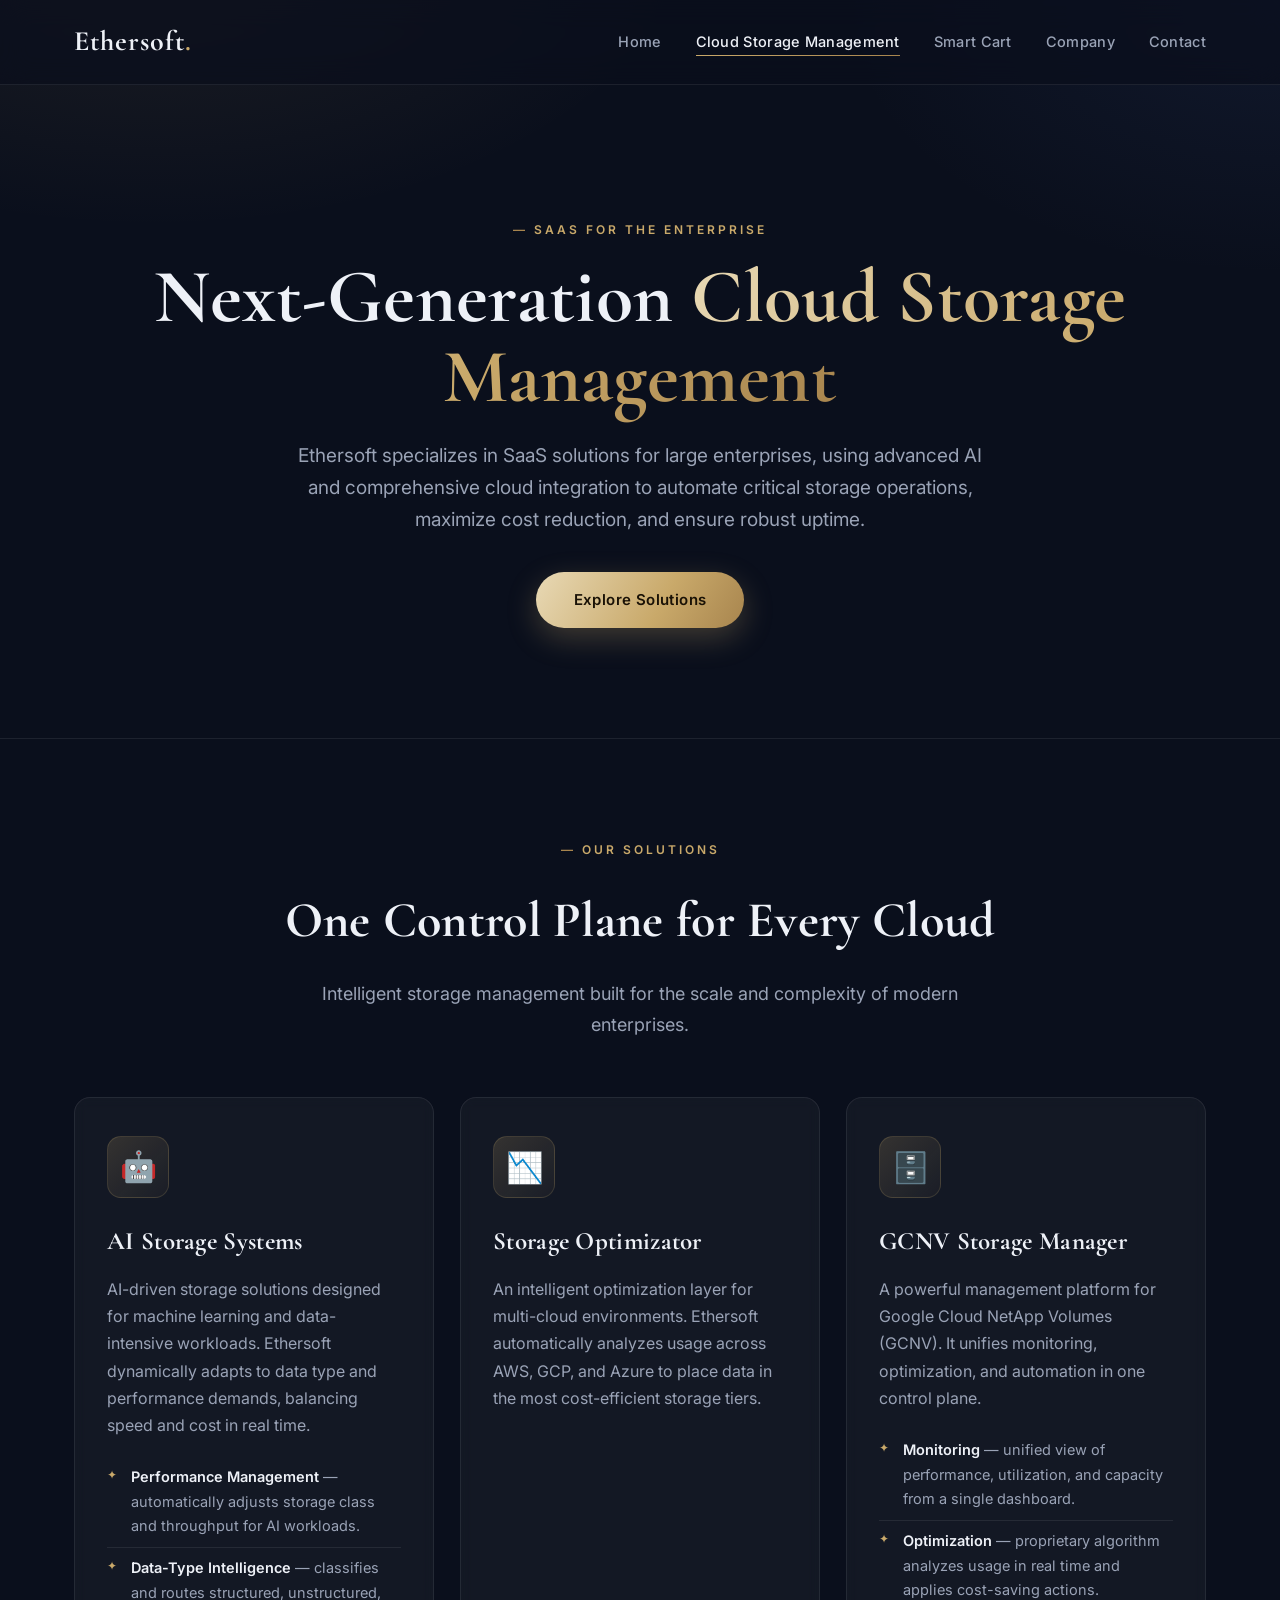
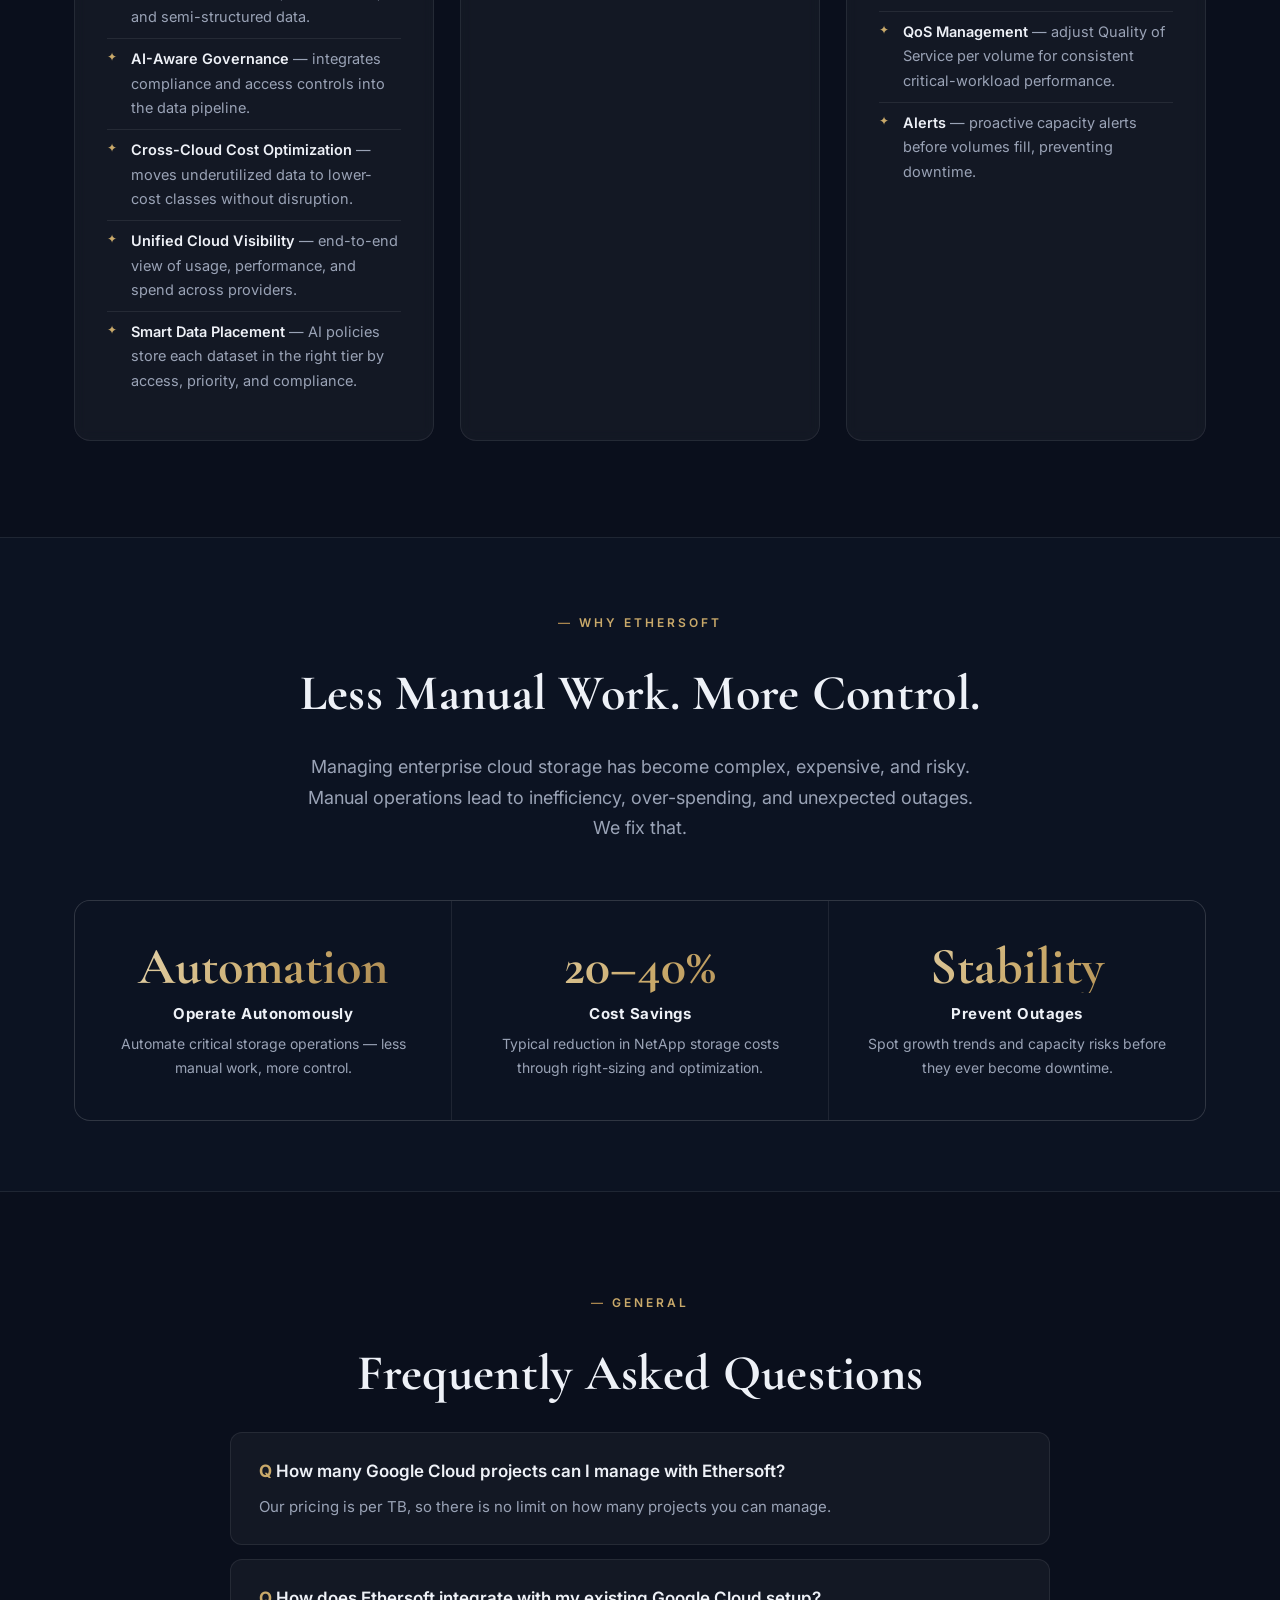
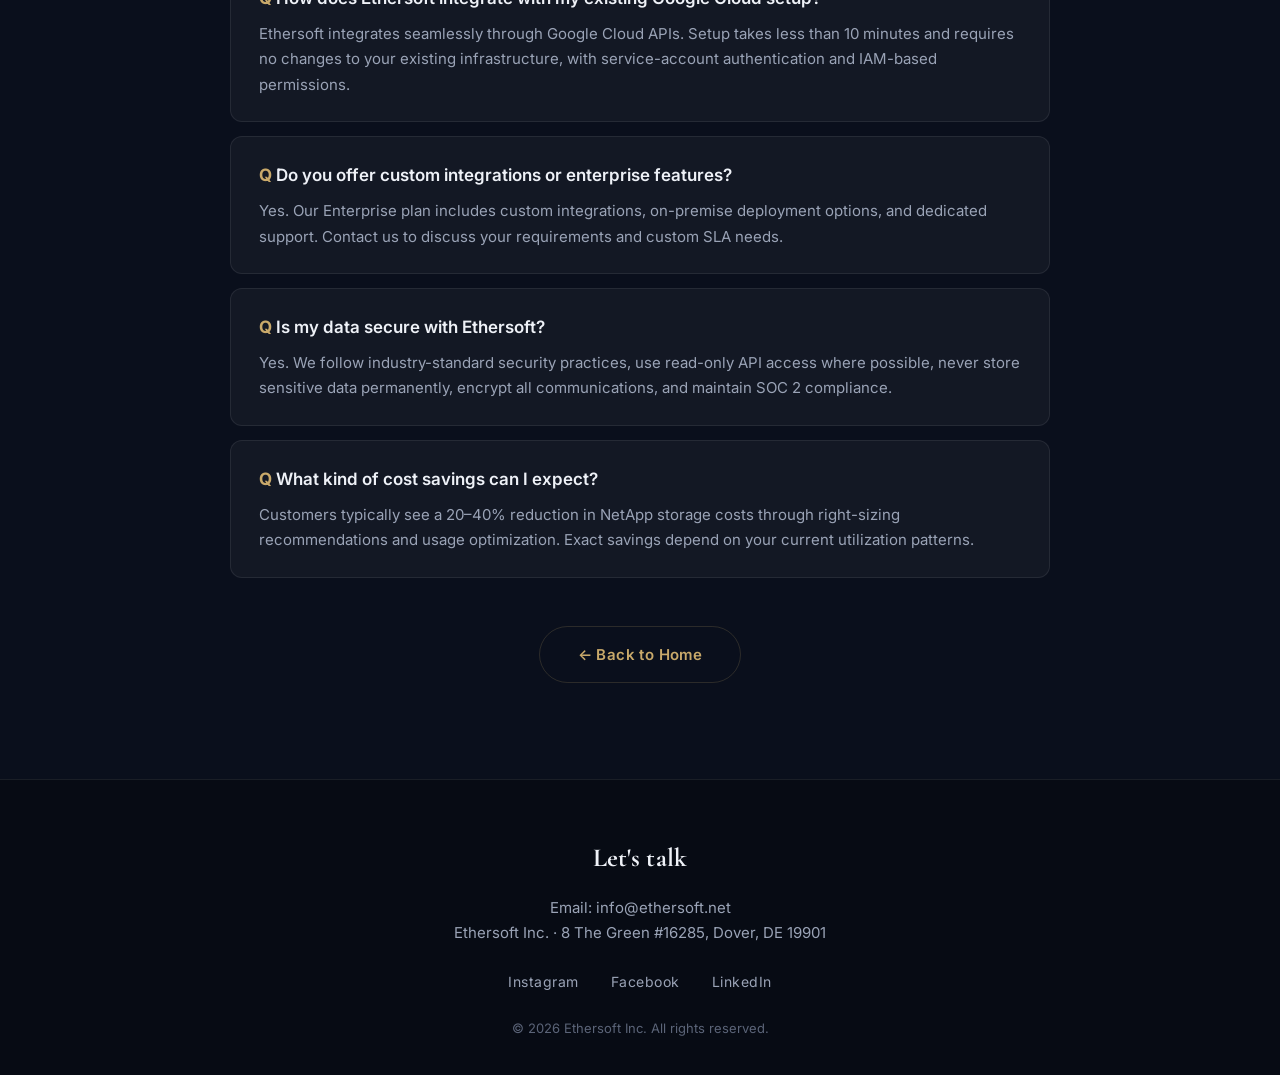
==== cloud-storage.html @ 74bf5bce "Ethersoft luxury multi-page site (cloud storage, smart cart, company) Co-Authored-By: Claude Opus 4." ====
<!DOCTYPE html>
<html lang="en">
<head>
<meta charset="utf-8" />
<meta content="width=device-width, initial-scale=1.0" name="viewport" />
<title>Ethersoft — Cloud Storage Management</title>
<link rel="preconnect" href="https://fonts.googleapis.com" />
<link rel="preconnect" href="https://fonts.gstatic.com" crossorigin />
<link href="https://fonts.googleapis.com/css2?family=Cormorant+Garamond:wght@500;600;700&family=Inter:wght@400;500;600;700&display=swap" rel="stylesheet" />
<link rel="stylesheet" href="styles.css" />
</head>
<body>
<header>
<div class="container">
<nav>
<a class="logo" href="index.html">Ethersoft</a>
<ul class="nav-links">
<li><a href="index.html">Home</a></li>
<li><a class="active" href="cloud-storage.html">Cloud Storage Management</a></li>
<li><a href="smart-cart.html">Smart Cart</a></li>
<li><a href="company.html">Company</a></li>
<li><a href="#contact">Contact</a></li>
</ul>
</nav>
</div>
</header>

<section class="hero" id="home">
<div class="container">
<span class="eyebrow">SaaS for the Enterprise</span>
<h1>Next-Generation <span class="gold-text">Cloud Storage Management</span></h1>
<p>Ethersoft specializes in SaaS solutions for large enterprises, using advanced AI and comprehensive cloud integration to automate critical storage operations, maximize cost reduction, and ensure robust uptime.</p>
<a class="btn" href="#products">Explore Solutions</a>
</div>
</section>

<!-- Products -->
<section class="section" id="products">
<div class="container">
<div class="reveal" style="text-align:center;">
<span class="eyebrow">Our Solutions</span>
<h2>One Control Plane for Every Cloud</h2>
<p class="subtitle">Intelligent storage management built for the scale and complexity of modern enterprises.</p>
</div>

<div class="features reveal">
<div class="feature-card">
<div class="feature-icon">🤖</div>
<h3>AI Storage Systems</h3>
<p>AI-driven storage solutions designed for machine learning and data-intensive workloads. Ethersoft dynamically adapts to data type and performance demands, balancing speed and cost in real time.</p>
<ul class="sub-features">
<li><strong>Performance Management</strong> — automatically adjusts storage class and throughput for AI workloads.</li>
<li><strong>Data-Type Intelligence</strong> — classifies and routes structured, unstructured, and semi-structured data.</li>
<li><strong>AI-Aware Governance</strong> — integrates compliance and access controls into the data pipeline.</li>
<li><strong>Cross-Cloud Cost Optimization</strong> — moves underutilized data to lower-cost classes without disruption.</li>
<li><strong>Unified Cloud Visibility</strong> — end-to-end view of usage, performance, and spend across providers.</li>
<li><strong>Smart Data Placement</strong> — AI policies store each dataset in the right tier by access, priority, and compliance.</li>
</ul>
</div>
<div class="feature-card">
<div class="feature-icon">📉</div>
<h3>Storage Optimizator</h3>
<p>An intelligent optimization layer for multi-cloud environments. Ethersoft automatically analyzes usage across AWS, GCP, and Azure to place data in the most cost-efficient storage tiers.</p>
</div>
<div class="feature-card">
<div class="feature-icon">🗄️</div>
<h3>GCNV Storage Manager</h3>
<p>A powerful management platform for Google Cloud NetApp Volumes (GCNV). It unifies monitoring, optimization, and automation in one control plane.</p>
<ul class="sub-features">
<li><strong>Monitoring</strong> — unified view of performance, utilization, and capacity from a single dashboard.</li>
<li><strong>Optimization</strong> — proprietary algorithm analyzes usage in real time and applies cost-saving actions.</li>
<li><strong>QoS Management</strong> — adjust Quality of Service per volume for consistent critical-workload performance.</li>
<li><strong>Alerts</strong> — proactive capacity alerts before volumes fill, preventing downtime.</li>
</ul>
</div>
</div>
</div>
</section>

<!-- Value strip -->
<section class="section alt tight" id="why">
<div class="container">
<div class="reveal" style="text-align:center;">
<span class="eyebrow">Why Ethersoft</span>
<h2>Less Manual Work. More Control.</h2>
<p class="subtitle">Managing enterprise cloud storage has become complex, expensive, and risky. Manual operations lead to inefficiency, over-spending, and unexpected outages. We fix that.</p>
</div>
<div class="value-strip reveal">
<div class="value">
<div class="num-big gold-text">Automation</div>
<h4>Operate Autonomously</h4>
<p>Automate critical storage operations — less manual work, more control.</p>
</div>
<div class="value">
<div class="num-big gold-text">20–40%</div>
<h4>Cost Savings</h4>
<p>Typical reduction in NetApp storage costs through right-sizing and optimization.</p>
</div>
<div class="value">
<div class="num-big gold-text">Stability</div>
<h4>Prevent Outages</h4>
<p>Spot growth trends and capacity risks before they ever become downtime.</p>
</div>
</div>
</div>
</section>

<!-- FAQ -->
<section class="section" id="faq">
<div class="container">
<div class="reveal" style="text-align:center;">
<span class="eyebrow">General</span>
<h2>Frequently Asked Questions</h2>
</div>
<div class="faq reveal">
<div class="faq-item">
<h4>How many Google Cloud projects can I manage with Ethersoft?</h4>
<p>Our pricing is per TB, so there is no limit on how many projects you can manage.</p>
</div>
<div class="faq-item">
<h4>How does Ethersoft integrate with my existing Google Cloud setup?</h4>
<p>Ethersoft integrates seamlessly through Google Cloud APIs. Setup takes less than 10 minutes and requires no changes to your existing infrastructure, with service-account authentication and IAM-based permissions.</p>
</div>
<div class="faq-item">
<h4>Do you offer custom integrations or enterprise features?</h4>
<p>Yes. Our Enterprise plan includes custom integrations, on-premise deployment options, and dedicated support. Contact us to discuss your requirements and custom SLA needs.</p>
</div>
<div class="faq-item">
<h4>Is my data secure with Ethersoft?</h4>
<p>Yes. We follow industry-standard security practices, use read-only API access where possible, never store sensitive data permanently, encrypt all communications, and maintain SOC 2 compliance.</p>
</div>
<div class="faq-item">
<h4>What kind of cost savings can I expect?</h4>
<p>Customers typically see a 20–40% reduction in NetApp storage costs through right-sizing recommendations and usage optimization. Exact savings depend on your current utilization patterns.</p>
</div>
</div>
<div style="text-align:center; margin-top:48px;">
<a class="btn btn-light" href="index.html">← Back to Home</a>
</div>
</div>
</section>

<footer id="contact">
<div class="container">
<h3>Let's talk</h3>
<p>Email: info@ethersoft.net</p>
<p>Ethersoft Inc. · 8 The Green #16285, Dover, DE 19901</p>
<div class="social-links">
<a href="#">Instagram</a>
<a href="#">Facebook</a>
<a href="#">LinkedIn</a>
</div>
<p class="copyright">© 2026 Ethersoft Inc. All rights reserved.</p>
</div>
</footer>
<script src="app.js"></script>
</body>
</html>
---- styles.css ----
/* ===== Ethersoft — luxury theme ===== */
:root {
    --bg:        #0a0f1c;
    --bg-alt:    #0c1322;
    --surface:   rgba(255, 255, 255, 0.04);
    --surface-2: rgba(255, 255, 255, 0.06);
    --border:    rgba(201, 169, 106, 0.18);
    --border-soft: rgba(255, 255, 255, 0.08);
    --gold:      #c9a96a;
    --gold-2:    #e8d9b5;
    --gold-deep: #a8854e;
    --text:      #eef1f7;
    --muted:     #9aa3b6;
    --radius:    16px;
    --shadow:    0 24px 60px rgba(0, 0, 0, 0.45);
}
* { margin: 0; padding: 0; box-sizing: border-box; }

html { scroll-behavior: smooth; }
body {
    font-family: 'Inter', 'Segoe UI', sans-serif;
    line-height: 1.7;
    color: var(--text);
    background: var(--bg);
    background-image:
        radial-gradient(900px 500px at 12% -8%, rgba(201, 169, 106, 0.10), transparent 60%),
        radial-gradient(800px 500px at 100% 0%, rgba(80, 110, 190, 0.10), transparent 55%);
    background-attachment: fixed;
    -webkit-font-smoothing: antialiased;
}
.container { max-width: 1180px; margin: 0 auto; padding: 0 24px; }

h1, h2, h3, .logo { font-family: 'Cormorant Garamond', Georgia, serif; letter-spacing: 0.3px; }

.gold-text {
    background: linear-gradient(120deg, var(--gold-2), var(--gold) 55%, var(--gold-deep));
    -webkit-background-clip: text; background-clip: text;
    -webkit-text-fill-color: transparent; color: var(--gold);
}
.eyebrow {
    display: inline-block;
    font-family: 'Inter', sans-serif;
    font-size: 12px; font-weight: 600;
    letter-spacing: 3px; text-transform: uppercase;
    color: var(--gold);
    margin-bottom: 18px;
}
.eyebrow::before { content: "—  "; color: var(--gold-deep); }

/* ===== Header ===== */
header {
    position: sticky; top: 0; z-index: 100;
    background: rgba(10, 15, 28, 0.72);
    backdrop-filter: blur(14px);
    -webkit-backdrop-filter: blur(14px);
    border-bottom: 1px solid var(--border-soft);
    padding: 18px 0;
}
nav { display: flex; justify-content: space-between; align-items: center; }
.logo {
    font-size: 28px; font-weight: 700; text-decoration: none;
    color: var(--text); letter-spacing: 1px;
}
.logo::after { content: "."; color: var(--gold); }
.nav-links { display: flex; list-style: none; gap: 34px; }
.nav-links a {
    color: var(--muted); text-decoration: none; font-size: 14.5px;
    font-weight: 500; letter-spacing: 0.3px;
    position: relative; transition: color 0.3s;
}
.nav-links a::after {
    content: ""; position: absolute; left: 0; bottom: -6px;
    width: 0; height: 1.5px; background: linear-gradient(90deg, var(--gold), var(--gold-deep));
    transition: width 0.3s;
}
.nav-links a:hover, .nav-links a.active { color: var(--text); }
.nav-links a:hover::after, .nav-links a.active::after { width: 100%; }

/* ===== Hero ===== */
.hero {
    padding: 130px 0 110px;
    text-align: center;
    position: relative;
    border-bottom: 1px solid var(--border-soft);
}
.hero h1 {
    font-size: clamp(42px, 6vw, 76px);
    font-weight: 700; line-height: 1.05;
    margin-bottom: 22px;
}
.hero p {
    font-size: 19px; color: var(--muted);
    max-width: 720px; margin: 0 auto 36px;
}
.btn {
    display: inline-block; padding: 15px 38px;
    font-family: 'Inter', sans-serif; font-weight: 600; font-size: 15px;
    letter-spacing: 0.4px;
    color: #1a1206; text-decoration: none;
    background: linear-gradient(120deg, var(--gold-2), var(--gold) 60%, var(--gold-deep));
    border-radius: 50px;
    box-shadow: 0 10px 30px rgba(201, 169, 106, 0.28);
    transition: transform 0.3s, box-shadow 0.3s;
}
.btn:hover { transform: translateY(-3px); box-shadow: 0 16px 40px rgba(201, 169, 106, 0.42); }
.btn-light {
    background: transparent; color: var(--gold);
    border: 1px solid var(--border); box-shadow: none;
}
.btn-light:hover { background: var(--surface); box-shadow: none; }

/* ===== Sections ===== */
.section { padding: 96px 0; }
.section.tight { padding: 70px 0; }
.section h2 {
    text-align: center; font-size: clamp(34px, 4vw, 50px);
    font-weight: 700; margin-bottom: 16px;
}
.section .subtitle {
    text-align: center; color: var(--muted); font-size: 18px;
    max-width: 680px; margin: 0 auto 56px;
}
.section.alt { background: var(--bg-alt); border-block: 1px solid var(--border-soft); }

/* ===== Cards grid ===== */
.features {
    display: grid;
    grid-template-columns: repeat(auto-fit, minmax(300px, 1fr));
    gap: 26px;
}
.feature-card {
    background: var(--surface);
    border: 1px solid var(--border-soft);
    padding: 38px 32px; border-radius: var(--radius);
    backdrop-filter: blur(6px);
    transition: transform 0.35s, border-color 0.35s, background 0.35s;
}
.feature-card:hover {
    transform: translateY(-8px);
    border-color: var(--border);
    background: var(--surface-2);
}
.feature-card h3 { color: var(--text); margin-bottom: 14px; font-size: 25px; }
.feature-card p { color: var(--muted); }
.feature-icon {
    width: 62px; height: 62px; border-radius: 14px;
    display: flex; align-items: center; justify-content: center;
    font-size: 30px; margin-bottom: 22px;
    background: linear-gradient(135deg, rgba(201,169,106,0.18), rgba(201,169,106,0.04));
    border: 1px solid var(--border);
}

/* nested feature bullets */
.sub-features { list-style: none; margin-top: 18px; }
.sub-features li {
    color: var(--muted); font-size: 14.5px;
    padding: 8px 0 8px 24px; position: relative;
    border-top: 1px solid var(--border-soft);
}
.sub-features li:first-child { border-top: none; }
.sub-features li::before {
    content: "✦"; position: absolute; left: 0; top: 8px;
    color: var(--gold); font-size: 12px;
}
.sub-features strong { color: var(--text); font-weight: 600; }

/* Page-link cards (home hub) */
a.page-card { display: block; text-decoration: none; color: inherit; }
.page-card .card-link {
    display: inline-block; margin-top: 18px;
    color: var(--gold); font-weight: 600; font-size: 14px; letter-spacing: 0.3px;
}
.page-card.coming-soon { opacity: 0.62; }
.badge {
    display: inline-block; font-size: 11px; font-weight: 700;
    text-transform: uppercase; letter-spacing: 1px;
    background: rgba(201, 169, 106, 0.14); color: var(--gold);
    border: 1px solid var(--border);
    padding: 3px 11px; border-radius: 50px;
    margin-left: 8px; vertical-align: middle;
}

/* ===== Value strip ===== */
.value-strip {
    display: grid; grid-template-columns: repeat(auto-fit, minmax(220px, 1fr));
    gap: 1px; background: var(--border-soft);
    border: 1px solid var(--border-soft); border-radius: var(--radius); overflow: hidden;
}
.value-strip .value {
    background: var(--bg-alt); padding: 40px 28px; text-align: center;
}
.value .num-big {
    font-family: 'Cormorant Garamond', serif; font-size: 52px;
    font-weight: 700; line-height: 1; margin-bottom: 8px;
}
.value h4 { font-family: 'Inter', sans-serif; font-size: 15px; letter-spacing: 0.5px; margin-bottom: 6px; }
.value p { color: var(--muted); font-size: 14px; }

/* ===== About / profile ===== */
.about-content {
    display: grid; grid-template-columns: 1.1fr 0.9fr; gap: 60px; align-items: center;
}
.about-text h2 { text-align: left; margin-bottom: 22px; }
.about-text p { margin-bottom: 16px; color: var(--muted); }
.cto-card {
    background: var(--surface); border: 1px solid var(--border);
    padding: 46px 40px; border-radius: var(--radius);
    text-align: center; box-shadow: var(--shadow); backdrop-filter: blur(6px);
}
.cto-image {
    width: 160px; height: 160px; border-radius: 50%;
    margin: 0 auto 24px; overflow: hidden;
    background: linear-gradient(135deg, var(--gold), var(--gold-deep));
    display: flex; align-items: center; justify-content: center;
    font-size: 62px; color: #0a0f1c;
    box-shadow: 0 0 0 6px rgba(201, 169, 106, 0.12), 0 0 0 1px var(--border);
}
.cto-image img { width: 100%; height: 100%; object-fit: cover; }
.cto-card h3 { color: var(--text); font-size: 28px; margin-bottom: 6px; }
.cto-title {
    color: var(--gold); font-weight: 600; font-size: 13px;
    letter-spacing: 2px; text-transform: uppercase; margin-bottom: 18px;
}
.cto-bio { color: var(--muted); font-size: 15px; }

/* ===== Smart Cart specifics ===== */
.benefit-list { list-style: none; max-width: 920px; margin: 0 auto; }
.benefit-list li {
    background: var(--surface); border: 1px solid var(--border-soft);
    border-left: 3px solid var(--gold);
    padding: 22px 28px; margin-bottom: 16px; border-radius: 0 12px 12px 0;
    color: var(--muted); transition: transform 0.3s, border-color 0.3s;
}
.benefit-list li:hover { transform: translateX(6px); border-left-color: var(--gold-2); }
.benefit-list li strong { color: var(--text); }

.numbered-grid {
    display: grid; grid-template-columns: repeat(auto-fit, minmax(320px, 1fr)); gap: 30px;
}
.numbered-card {
    background: var(--surface); border: 1px solid var(--border-soft);
    padding: 40px 32px 32px; border-radius: var(--radius);
    position: relative; transition: transform 0.35s, border-color 0.35s;
}
.numbered-card:hover { transform: translateY(-8px); border-color: var(--border); }
.numbered-card .num {
    position: absolute; top: -22px; left: 30px;
    width: 50px; height: 50px;
    background: linear-gradient(135deg, var(--gold-2), var(--gold-deep));
    color: #1a1206; border-radius: 50%;
    display: flex; align-items: center; justify-content: center;
    font-family: 'Cormorant Garamond', serif; font-weight: 700; font-size: 24px;
    box-shadow: 0 8px 22px rgba(201, 169, 106, 0.35);
}
.numbered-card h3 { color: var(--text); margin: 12px 0 12px; font-size: 23px; }
.numbered-card p { color: var(--muted); }

/* Image gallery */
.cart-gallery {
    display: grid; grid-template-columns: repeat(auto-fit, minmax(320px, 1fr));
    gap: 30px; margin-top: 20px;
}
.cart-shot {
    background: var(--surface); border: 1px solid var(--border-soft);
    border-radius: var(--radius); overflow: hidden; text-align: center;
    transition: transform 0.35s, border-color 0.35s;
}
.cart-shot:hover { transform: translateY(-6px); border-color: var(--border); }
.cart-shot img { width: 100%; height: auto; display: block; }
.cart-shot .img-placeholder {
    aspect-ratio: 4 / 3;
    background: linear-gradient(135deg, var(--bg-alt), #11192c);
    display: flex; align-items: center; justify-content: center;
    color: var(--muted); font-size: 15px; padding: 20px; text-align: center;
}
.cart-shot .caption {
    padding: 20px; font-family: 'Cormorant Garamond', serif;
    font-size: 22px; color: var(--text);
}

/* ===== FAQ ===== */
.faq { max-width: 820px; margin: 0 auto; }
.faq-item {
    background: var(--surface); border: 1px solid var(--border-soft);
    border-radius: 12px; padding: 24px 28px; margin-bottom: 14px;
}
.faq-item h4 {
    font-family: 'Inter', sans-serif; font-size: 17px; font-weight: 600;
    color: var(--text); margin-bottom: 8px;
}
.faq-item h4::before { content: "Q  "; color: var(--gold); font-weight: 700; }
.faq-item p { color: var(--muted); font-size: 15px; }

/* ===== Footer ===== */
footer {
    background: #070b14; border-top: 1px solid var(--border-soft);
    text-align: center; padding: 56px 0 36px;
}
footer h3 { font-size: 26px; color: var(--text); margin-bottom: 14px; }
footer p { color: var(--muted); font-size: 15px; }
.social-links { margin: 22px 0; }
.social-links a {
    color: var(--muted); margin: 0 14px; text-decoration: none;
    font-size: 14px; letter-spacing: 0.5px; transition: color 0.3s;
}
.social-links a:hover { color: var(--gold); }
footer .copyright { margin-top: 22px; font-size: 13px; color: #5b6478; }

/* ===== Reveal on scroll ===== */
.reveal { opacity: 0; transform: translateY(24px); transition: opacity 0.7s ease, transform 0.7s ease; }
.reveal.in { opacity: 1; transform: none; }

/* ===== Responsive ===== */
@media (max-width: 820px) {
    .about-content { grid-template-columns: 1fr; gap: 40px; }
    .nav-links { gap: 18px; flex-wrap: wrap; justify-content: flex-end; }
    .hero { padding: 90px 0 70px; }
    .section { padding: 70px 0; }
}
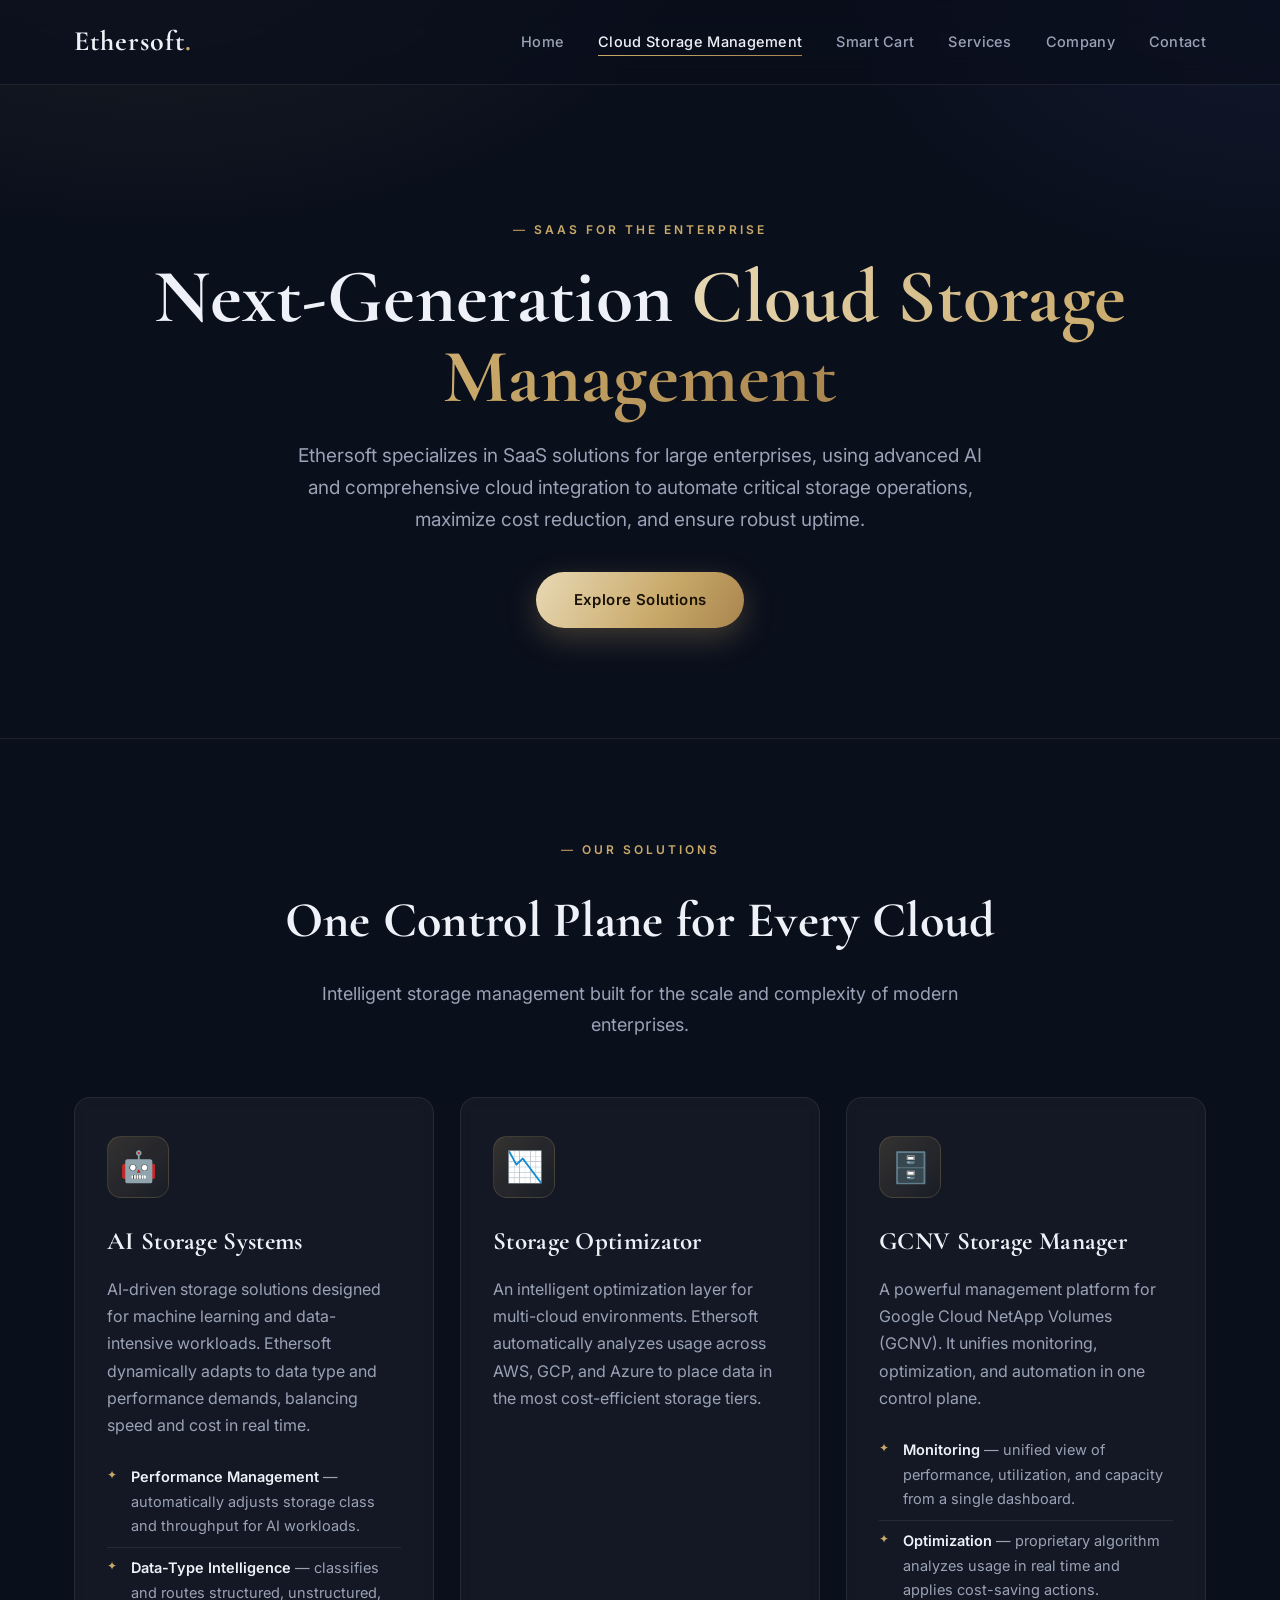
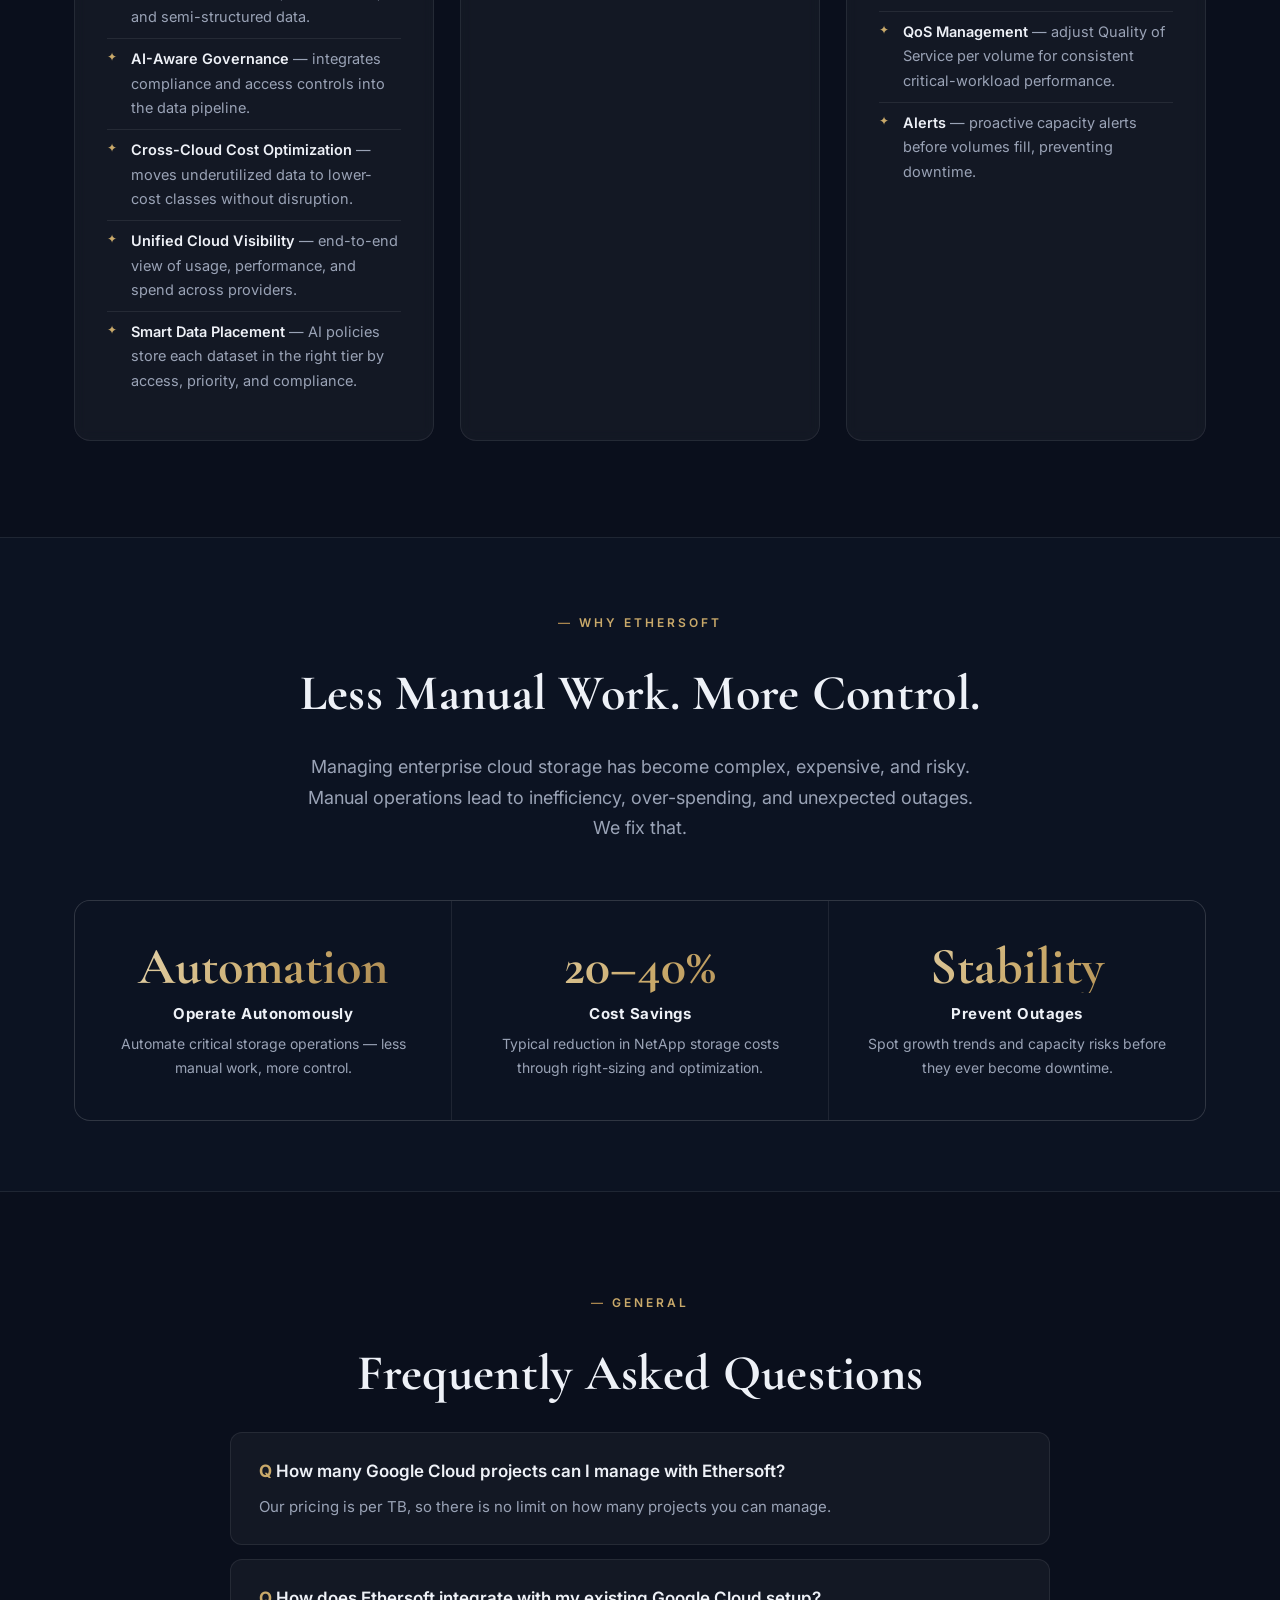
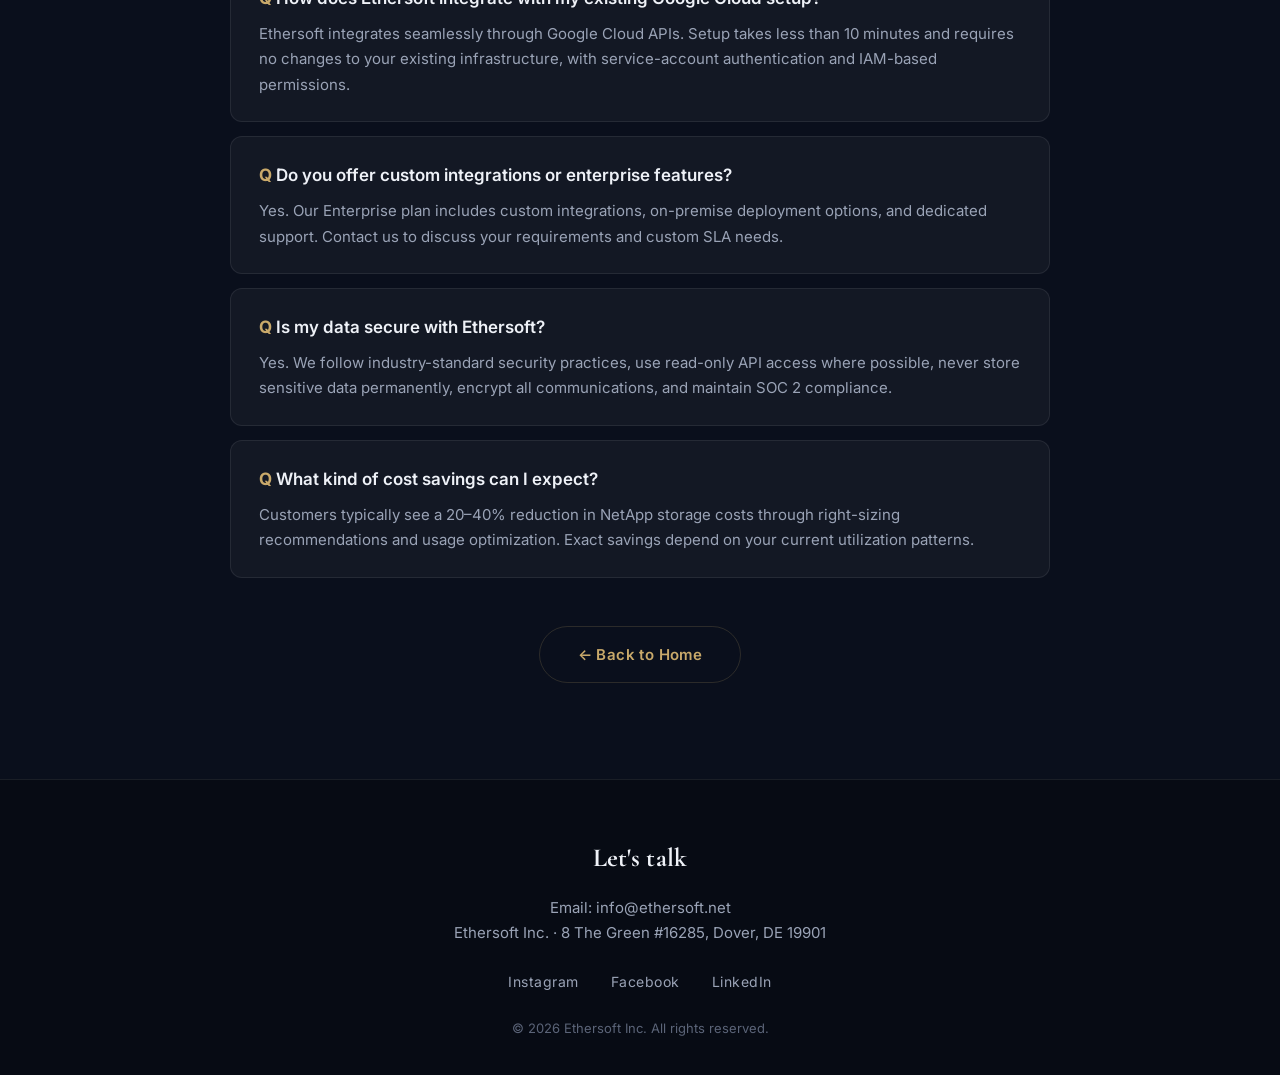
==== commit d0d089e4: "Capture full ethersoft.net content: founders, mission, services, contact - Company: real mission, Wh" ====
--- a/cloud-storage.html
+++ b/cloud-storage.html
@@ -18,8 +18,9 @@
 <li><a href="index.html">Home</a></li>
 <li><a class="active" href="cloud-storage.html">Cloud Storage Management</a></li>
 <li><a href="smart-cart.html">Smart Cart</a></li>
+<li><a href="services.html">Services</a></li>
 <li><a href="company.html">Company</a></li>
-<li><a href="#contact">Contact</a></li>
+<li><a href="contact.html">Contact</a></li>
 </ul>
 </nav>
 </div>
@@ -148,7 +149,7 @@
 <div class="social-links">
 <a href="#">Instagram</a>
 <a href="#">Facebook</a>
-<a href="#">LinkedIn</a>
+<a href="https://www.linkedin.com/company/ethersoft-inc/" target="_blank" rel="noopener">LinkedIn</a>
 </div>
 <p class="copyright">© 2026 Ethersoft Inc. All rights reserved.</p>
 </div>
--- a/styles.css
+++ b/styles.css
@@ -291,6 +291,38 @@
 .faq-item h4::before { content: "Q  "; color: var(--gold); font-weight: 700; }
 .faq-item p { color: var(--muted); font-size: 15px; }
 
+/* ===== Contact form ===== */
+.contact-form .field { margin-bottom: 18px; }
+.contact-form label {
+    display: block; font-size: 13px; letter-spacing: 0.4px;
+    color: var(--muted); margin-bottom: 7px;
+}
+.contact-form .req { color: var(--gold); }
+.contact-form input,
+.contact-form textarea {
+    width: 100%; padding: 13px 16px;
+    background: var(--surface); color: var(--text);
+    border: 1px solid var(--border-soft); border-radius: 10px;
+    font-family: 'Inter', sans-serif; font-size: 15px;
+    transition: border-color 0.3s, background 0.3s;
+}
+.contact-form input:focus,
+.contact-form textarea:focus {
+    outline: none; border-color: var(--gold); background: var(--surface-2);
+}
+.contact-form .btn { margin-top: 8px; border: none; cursor: pointer; }
+.form-note { color: var(--muted); font-size: 13px; margin-top: 16px; }
+
+.contact-rows { margin-top: 8px; }
+.contact-row {
+    display: flex; gap: 14px; align-items: flex-start;
+    padding: 16px 0; border-top: 1px solid var(--border-soft);
+    text-align: left; color: var(--muted); font-size: 14.5px;
+}
+.contact-row:first-child { border-top: none; }
+.contact-row .ic { font-size: 20px; line-height: 1.3; }
+.contact-row strong { color: var(--text); }
+
 /* ===== Footer ===== */
 footer {
     background: #070b14; border-top: 1px solid var(--border-soft);
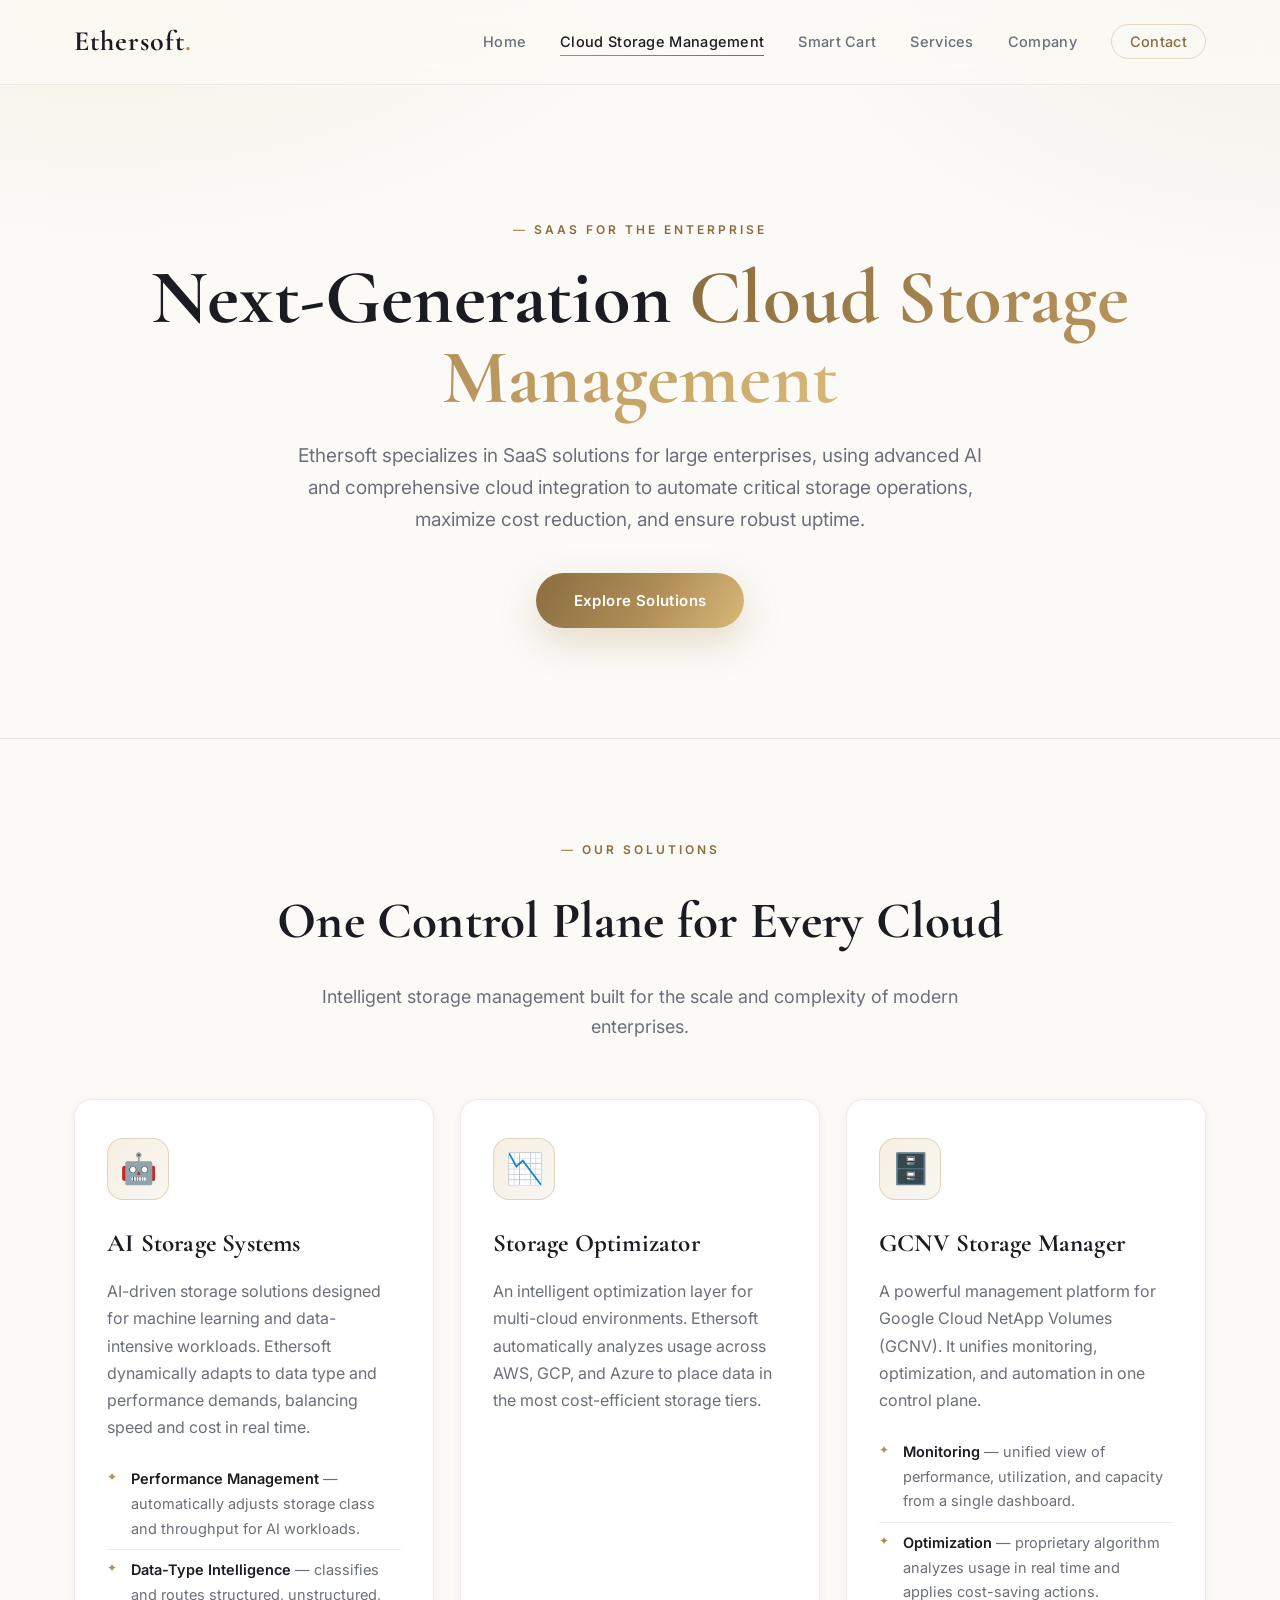
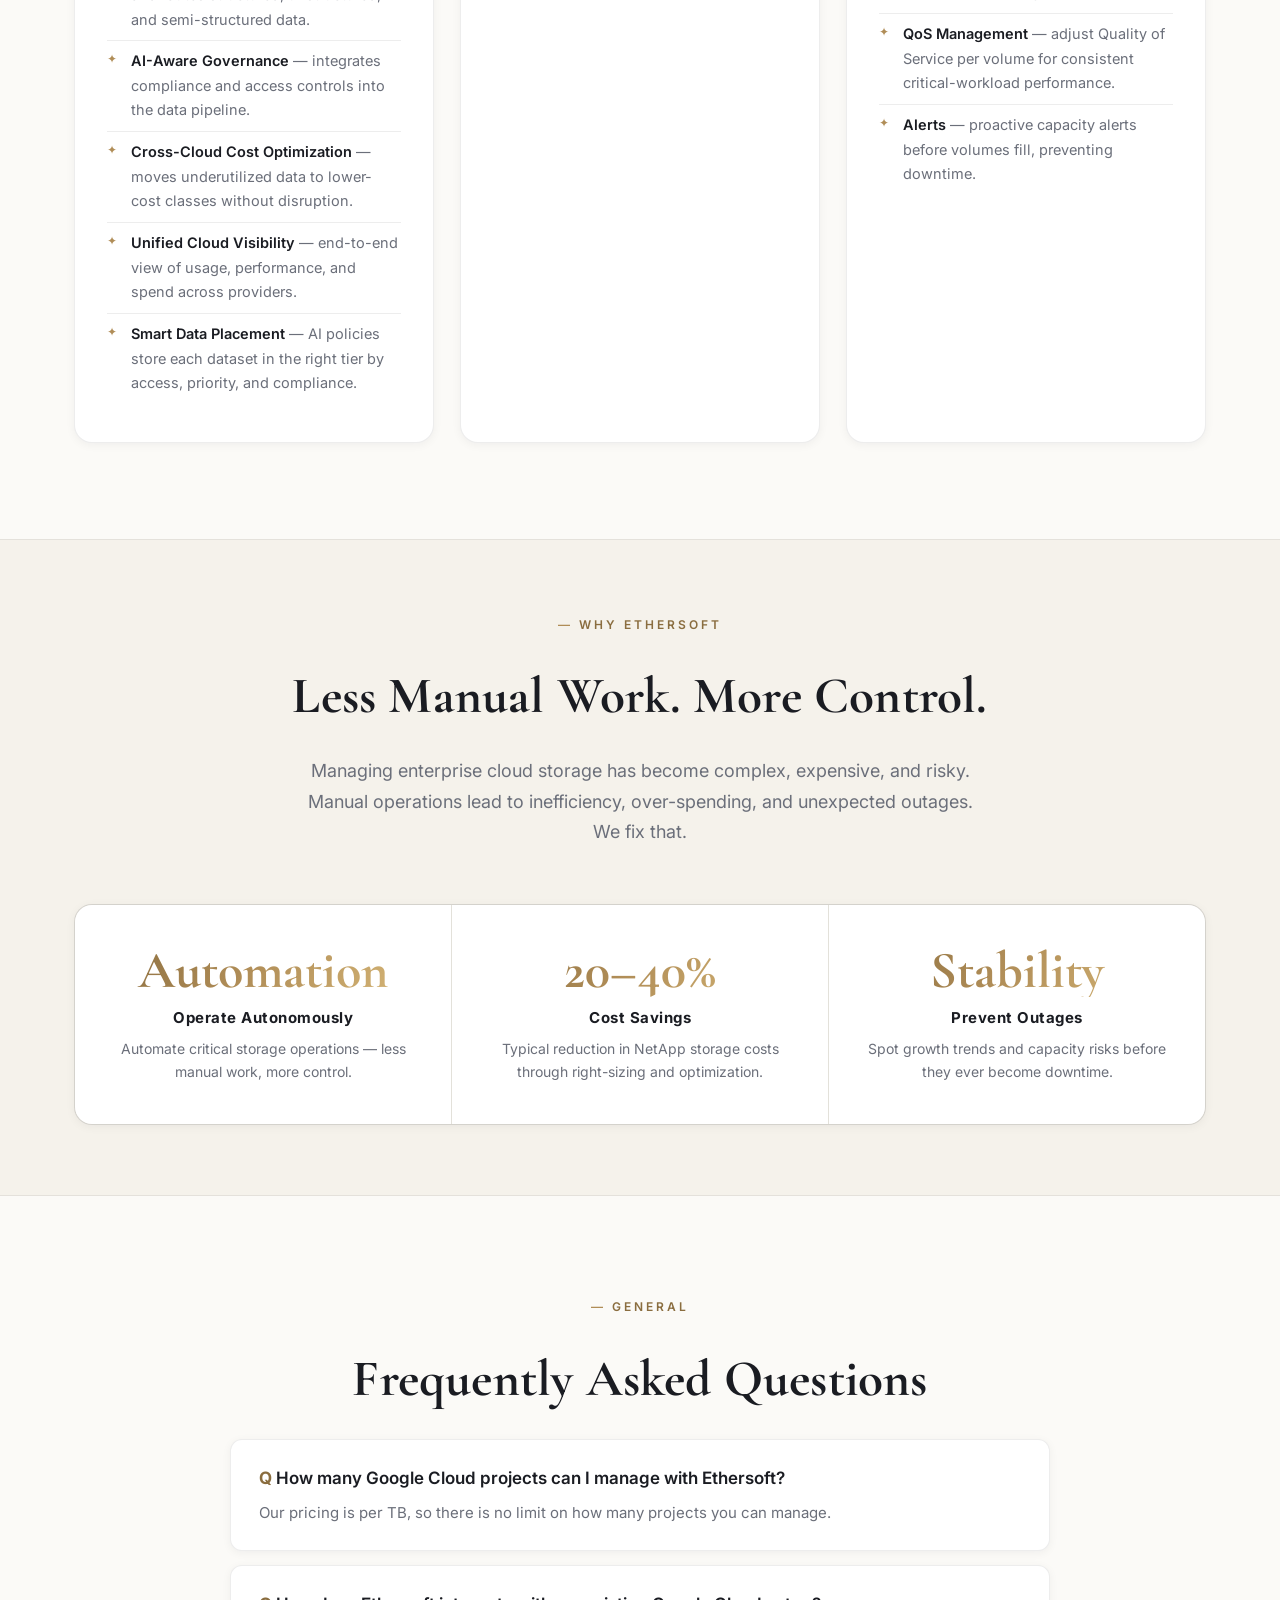
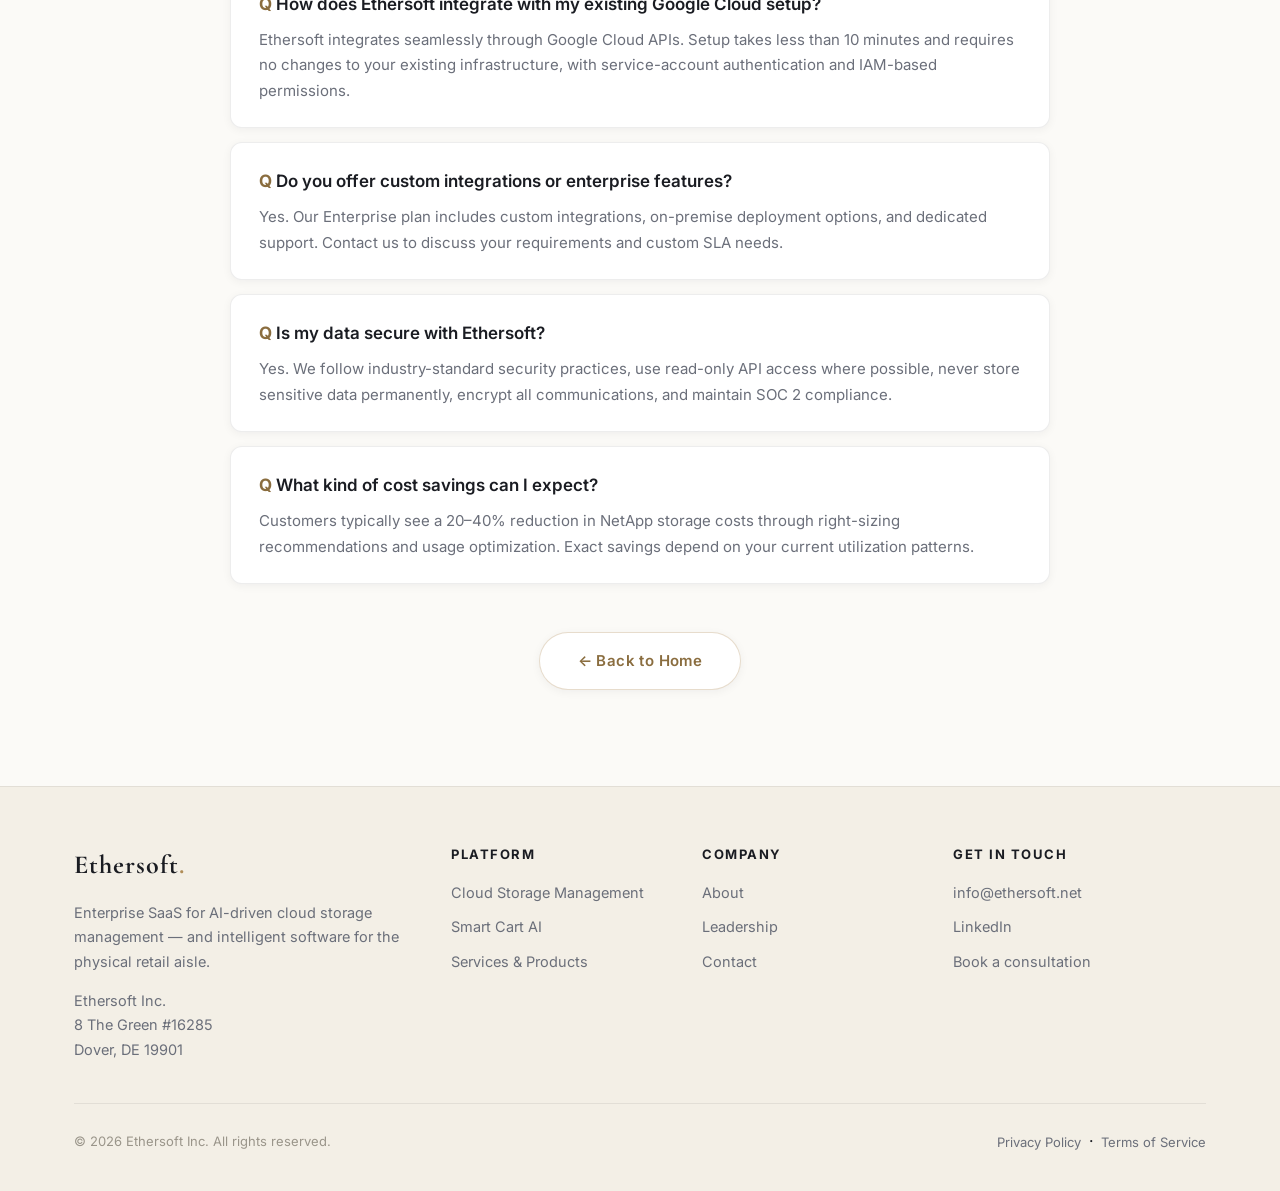
==== commit 5ae2e91d: "Elevate to professional enterprise site: working form, SEO, legal, polish - Contact form now deliver" ====
--- a/cloud-storage.html
+++ b/cloud-storage.html
@@ -4,6 +4,11 @@
 <meta charset="utf-8" />
 <meta content="width=device-width, initial-scale=1.0" name="viewport" />
 <title>Ethersoft — Cloud Storage Management</title>
+<meta name="description" content="Next-generation, AI-driven cloud storage management. Automate operations and cut NetApp storage costs 20–40% across AWS, GCP and Azure with SOC 2 security practices." />
+<meta property="og:title" content="Ethersoft — Cloud Storage Management" />
+<meta property="og:description" content="AI-driven cloud storage management. Automate operations, cut costs 20–40% across AWS, GCP and Azure." />
+<meta name="theme-color" content="#fbfaf7" />
+<link rel="icon" href="favicon.svg" type="image/svg+xml" />
 <link rel="preconnect" href="https://fonts.googleapis.com" />
 <link rel="preconnect" href="https://fonts.gstatic.com" crossorigin />
 <link href="https://fonts.googleapis.com/css2?family=Cormorant+Garamond:wght@500;600;700&family=Inter:wght@400;500;600;700&display=swap" rel="stylesheet" />
@@ -20,7 +25,7 @@
 <li><a href="smart-cart.html">Smart Cart</a></li>
 <li><a href="services.html">Services</a></li>
 <li><a href="company.html">Company</a></li>
-<li><a href="contact.html">Contact</a></li>
+<li><a class="nav-cta" href="contact.html">Contact</a></li>
 </ul>
 </nav>
 </div>
@@ -141,19 +146,42 @@
 </div>
 </section>
 
-<footer id="contact">
+<footer>
 <div class="container">
-<h3>Let's talk</h3>
-<p>Email: info@ethersoft.net</p>
-<p>Ethersoft Inc. · 8 The Green #16285, Dover, DE 19901</p>
-<div class="social-links">
-<a href="#">Instagram</a>
-<a href="#">Facebook</a>
+<div class="footer-grid">
+<div class="footer-brand">
+<a class="logo" href="index.html">Ethersoft</a>
+<p class="footer-addr">Enterprise SaaS for AI-driven cloud storage management — and intelligent software for the physical retail aisle.</p>
+<p class="footer-addr" style="margin-top:14px;">Ethersoft Inc.<br />8 The Green #16285<br />Dover, DE 19901</p>
+</div>
+<div class="footer-col">
+<h5>Platform</h5>
+<a href="cloud-storage.html">Cloud Storage Management</a>
+<a href="smart-cart.html">Smart Cart AI</a>
+<a href="services.html">Services &amp; Products</a>
+</div>
+<div class="footer-col">
+<h5>Company</h5>
+<a href="company.html">About</a>
+<a href="company.html#leadership">Leadership</a>
+<a href="contact.html">Contact</a>
+</div>
+<div class="footer-col">
+<h5>Get in touch</h5>
+<a href="mailto:info@ethersoft.net">info@ethersoft.net</a>
 <a href="https://www.linkedin.com/company/ethersoft-inc/" target="_blank" rel="noopener">LinkedIn</a>
+<a href="contact.html">Book a consultation</a>
 </div>
-<p class="copyright">© 2026 Ethersoft Inc. All rights reserved.</p>
+</div>
+<div class="footer-bottom">
+<p class="copyright">&copy; <span class="js-year">2026</span> Ethersoft Inc. All rights reserved.</p>
+<div class="footer-legal">
+<a href="privacy.html">Privacy Policy</a> &nbsp;&middot;&nbsp; <a href="terms.html">Terms of Service</a>
+</div>
+</div>
 </div>
 </footer>
+<button class="back-to-top" aria-label="Back to top">&uarr;</button>
 <script src="app.js"></script>
 </body>
 </html>
--- a/styles.css
+++ b/styles.css
@@ -1,18 +1,21 @@
-/* ===== Ethersoft — luxury theme ===== */
+/* ===== Ethersoft — light luxury theme ===== */
 :root {
-    --bg:        #0a0f1c;
-    --bg-alt:    #0c1322;
-    --surface:   rgba(255, 255, 255, 0.04);
-    --surface-2: rgba(255, 255, 255, 0.06);
-    --border:    rgba(201, 169, 106, 0.18);
-    --border-soft: rgba(255, 255, 255, 0.08);
-    --gold:      #c9a96a;
-    --gold-2:    #e8d9b5;
-    --gold-deep: #a8854e;
-    --text:      #eef1f7;
-    --muted:     #9aa3b6;
-    --radius:    16px;
-    --shadow:    0 24px 60px rgba(0, 0, 0, 0.45);
+    --bg:        #fbfaf7;   /* warm ivory */
+    --bg-alt:    #f5f2eb;   /* soft champagne mist */
+    --surface:   #ffffff;
+    --surface-2: #fcfaf6;
+    --ink:       #1a1c22;   /* near-black text */
+    --muted:     #6b6f7a;
+    --border:    rgba(176, 141, 87, 0.30);   /* gold hairline */
+    --border-soft: rgba(26, 28, 34, 0.08);
+    --gold:      #b08d57;
+    --gold-2:    #d8b878;
+    --gold-deep: #8a6d3f;
+    --text:      #1a1c22;
+    --radius:    18px;
+    --shadow-sm: 0 2px 10px rgba(26, 28, 34, 0.05);
+    --shadow:    0 18px 50px rgba(26, 28, 34, 0.10);
+    --shadow-gold: 0 14px 36px rgba(176, 141, 87, 0.28);
 }
 * { margin: 0; padding: 0; box-sizing: border-box; }
 
@@ -20,46 +23,47 @@
 body {
     font-family: 'Inter', 'Segoe UI', sans-serif;
     line-height: 1.7;
-    color: var(--text);
+    color: var(--ink);
     background: var(--bg);
     background-image:
-        radial-gradient(900px 500px at 12% -8%, rgba(201, 169, 106, 0.10), transparent 60%),
-        radial-gradient(800px 500px at 100% 0%, rgba(80, 110, 190, 0.10), transparent 55%);
+        radial-gradient(1000px 560px at 8% -10%, rgba(216, 184, 120, 0.16), transparent 60%),
+        radial-gradient(900px 540px at 102% -4%, rgba(176, 141, 87, 0.10), transparent 58%);
     background-attachment: fixed;
     -webkit-font-smoothing: antialiased;
+    text-rendering: optimizeLegibility;
 }
 .container { max-width: 1180px; margin: 0 auto; padding: 0 24px; }
 
-h1, h2, h3, .logo { font-family: 'Cormorant Garamond', Georgia, serif; letter-spacing: 0.3px; }
+h1, h2, h3, .logo { font-family: 'Cormorant Garamond', Georgia, serif; letter-spacing: 0.2px; color: var(--ink); }
 
 .gold-text {
-    background: linear-gradient(120deg, var(--gold-2), var(--gold) 55%, var(--gold-deep));
+    background: linear-gradient(120deg, var(--gold-deep), var(--gold) 45%, var(--gold-2));
     -webkit-background-clip: text; background-clip: text;
-    -webkit-text-fill-color: transparent; color: var(--gold);
+    -webkit-text-fill-color: transparent; color: var(--gold-deep);
 }
 .eyebrow {
     display: inline-block;
     font-family: 'Inter', sans-serif;
     font-size: 12px; font-weight: 600;
     letter-spacing: 3px; text-transform: uppercase;
-    color: var(--gold);
+    color: var(--gold-deep);
     margin-bottom: 18px;
 }
-.eyebrow::before { content: "—  "; color: var(--gold-deep); }
+.eyebrow::before { content: "—  "; color: var(--gold); }
 
 /* ===== Header ===== */
 header {
     position: sticky; top: 0; z-index: 100;
-    background: rgba(10, 15, 28, 0.72);
-    backdrop-filter: blur(14px);
-    -webkit-backdrop-filter: blur(14px);
+    background: rgba(251, 250, 247, 0.78);
+    backdrop-filter: saturate(180%) blur(14px);
+    -webkit-backdrop-filter: saturate(180%) blur(14px);
     border-bottom: 1px solid var(--border-soft);
     padding: 18px 0;
 }
 nav { display: flex; justify-content: space-between; align-items: center; }
 .logo {
     font-size: 28px; font-weight: 700; text-decoration: none;
-    color: var(--text); letter-spacing: 1px;
+    letter-spacing: 1px;
 }
 .logo::after { content: "."; color: var(--gold); }
 .nav-links { display: flex; list-style: none; gap: 34px; }
@@ -73,7 +77,7 @@
     width: 0; height: 1.5px; background: linear-gradient(90deg, var(--gold), var(--gold-deep));
     transition: width 0.3s;
 }
-.nav-links a:hover, .nav-links a.active { color: var(--text); }
+.nav-links a:hover, .nav-links a.active { color: var(--ink); }
 .nav-links a:hover::after, .nav-links a.active::after { width: 100%; }
 
 /* ===== Hero ===== */
@@ -84,8 +88,8 @@
     border-bottom: 1px solid var(--border-soft);
 }
 .hero h1 {
-    font-size: clamp(42px, 6vw, 76px);
-    font-weight: 700; line-height: 1.05;
+    font-size: clamp(42px, 6vw, 78px);
+    font-weight: 700; line-height: 1.04;
     margin-bottom: 22px;
 }
 .hero p {
@@ -96,31 +100,34 @@
     display: inline-block; padding: 15px 38px;
     font-family: 'Inter', sans-serif; font-weight: 600; font-size: 15px;
     letter-spacing: 0.4px;
-    color: #1a1206; text-decoration: none;
-    background: linear-gradient(120deg, var(--gold-2), var(--gold) 60%, var(--gold-deep));
+    color: #ffffff; text-decoration: none;
+    background: linear-gradient(120deg, var(--gold-deep), var(--gold) 55%, var(--gold-2));
     border-radius: 50px;
-    box-shadow: 0 10px 30px rgba(201, 169, 106, 0.28);
-    transition: transform 0.3s, box-shadow 0.3s;
-}
-.btn:hover { transform: translateY(-3px); box-shadow: 0 16px 40px rgba(201, 169, 106, 0.42); }
+    box-shadow: var(--shadow-gold);
+    transition: transform 0.3s, box-shadow 0.3s, filter 0.3s;
+}
+.btn:hover { transform: translateY(-3px); box-shadow: 0 18px 44px rgba(176, 141, 87, 0.4); filter: brightness(1.04); }
 .btn-light {
-    background: transparent; color: var(--gold);
-    border: 1px solid var(--border); box-shadow: none;
-}
-.btn-light:hover { background: var(--surface); box-shadow: none; }
+    background: var(--surface); color: var(--gold-deep);
+    border: 1px solid var(--border); box-shadow: var(--shadow-sm);
+}
+.btn-light:hover { background: var(--surface-2); box-shadow: var(--shadow-sm); }
 
 /* ===== Sections ===== */
 .section { padding: 96px 0; }
 .section.tight { padding: 70px 0; }
 .section h2 {
-    text-align: center; font-size: clamp(34px, 4vw, 50px);
+    text-align: center; font-size: clamp(34px, 4vw, 52px);
     font-weight: 700; margin-bottom: 16px;
 }
 .section .subtitle {
     text-align: center; color: var(--muted); font-size: 18px;
     max-width: 680px; margin: 0 auto 56px;
 }
-.section.alt { background: var(--bg-alt); border-block: 1px solid var(--border-soft); }
+.section.alt {
+    background: var(--bg-alt);
+    border-block: 1px solid var(--border-soft);
+}
 
 /* ===== Cards grid ===== */
 .features {
@@ -132,21 +139,21 @@
     background: var(--surface);
     border: 1px solid var(--border-soft);
     padding: 38px 32px; border-radius: var(--radius);
-    backdrop-filter: blur(6px);
-    transition: transform 0.35s, border-color 0.35s, background 0.35s;
+    box-shadow: var(--shadow-sm);
+    transition: transform 0.35s cubic-bezier(.2,.7,.2,1), border-color 0.35s, box-shadow 0.35s;
 }
 .feature-card:hover {
     transform: translateY(-8px);
     border-color: var(--border);
-    background: var(--surface-2);
-}
-.feature-card h3 { color: var(--text); margin-bottom: 14px; font-size: 25px; }
+    box-shadow: var(--shadow);
+}
+.feature-card h3 { margin-bottom: 14px; font-size: 25px; }
 .feature-card p { color: var(--muted); }
 .feature-icon {
-    width: 62px; height: 62px; border-radius: 14px;
+    width: 62px; height: 62px; border-radius: 16px;
     display: flex; align-items: center; justify-content: center;
     font-size: 30px; margin-bottom: 22px;
-    background: linear-gradient(135deg, rgba(201,169,106,0.18), rgba(201,169,106,0.04));
+    background: linear-gradient(135deg, rgba(216,184,120,0.22), rgba(176,141,87,0.08));
     border: 1px solid var(--border);
 }
 
@@ -162,19 +169,19 @@
     content: "✦"; position: absolute; left: 0; top: 8px;
     color: var(--gold); font-size: 12px;
 }
-.sub-features strong { color: var(--text); font-weight: 600; }
+.sub-features strong { color: var(--ink); font-weight: 600; }
 
 /* Page-link cards (home hub) */
 a.page-card { display: block; text-decoration: none; color: inherit; }
 .page-card .card-link {
     display: inline-block; margin-top: 18px;
-    color: var(--gold); font-weight: 600; font-size: 14px; letter-spacing: 0.3px;
-}
-.page-card.coming-soon { opacity: 0.62; }
+    color: var(--gold-deep); font-weight: 600; font-size: 14px; letter-spacing: 0.3px;
+}
+.page-card.coming-soon { opacity: 0.72; }
 .badge {
     display: inline-block; font-size: 11px; font-weight: 700;
     text-transform: uppercase; letter-spacing: 1px;
-    background: rgba(201, 169, 106, 0.14); color: var(--gold);
+    background: rgba(176, 141, 87, 0.12); color: var(--gold-deep);
     border: 1px solid var(--border);
     padding: 3px 11px; border-radius: 50px;
     margin-left: 8px; vertical-align: middle;
@@ -185,9 +192,10 @@
     display: grid; grid-template-columns: repeat(auto-fit, minmax(220px, 1fr));
     gap: 1px; background: var(--border-soft);
     border: 1px solid var(--border-soft); border-radius: var(--radius); overflow: hidden;
+    box-shadow: var(--shadow-sm);
 }
 .value-strip .value {
-    background: var(--bg-alt); padding: 40px 28px; text-align: center;
+    background: var(--surface); padding: 40px 28px; text-align: center;
 }
 .value .num-big {
     font-family: 'Cormorant Garamond', serif; font-size: 52px;
@@ -205,20 +213,20 @@
 .cto-card {
     background: var(--surface); border: 1px solid var(--border);
     padding: 46px 40px; border-radius: var(--radius);
-    text-align: center; box-shadow: var(--shadow); backdrop-filter: blur(6px);
+    text-align: center; box-shadow: var(--shadow);
 }
 .cto-image {
     width: 160px; height: 160px; border-radius: 50%;
     margin: 0 auto 24px; overflow: hidden;
-    background: linear-gradient(135deg, var(--gold), var(--gold-deep));
+    background: linear-gradient(135deg, var(--gold-2), var(--gold-deep));
     display: flex; align-items: center; justify-content: center;
-    font-size: 62px; color: #0a0f1c;
-    box-shadow: 0 0 0 6px rgba(201, 169, 106, 0.12), 0 0 0 1px var(--border);
+    font-size: 62px; color: #fff;
+    box-shadow: 0 0 0 6px rgba(176, 141, 87, 0.10), 0 0 0 1px var(--border);
 }
 .cto-image img { width: 100%; height: 100%; object-fit: cover; }
-.cto-card h3 { color: var(--text); font-size: 28px; margin-bottom: 6px; }
+.cto-card h3 { font-size: 28px; margin-bottom: 6px; }
 .cto-title {
-    color: var(--gold); font-weight: 600; font-size: 13px;
+    color: var(--gold-deep); font-weight: 600; font-size: 13px;
     letter-spacing: 2px; text-transform: uppercase; margin-bottom: 18px;
 }
 .cto-bio { color: var(--muted); font-size: 15px; }
@@ -229,10 +237,11 @@
     background: var(--surface); border: 1px solid var(--border-soft);
     border-left: 3px solid var(--gold);
     padding: 22px 28px; margin-bottom: 16px; border-radius: 0 12px 12px 0;
-    color: var(--muted); transition: transform 0.3s, border-color 0.3s;
-}
-.benefit-list li:hover { transform: translateX(6px); border-left-color: var(--gold-2); }
-.benefit-list li strong { color: var(--text); }
+    color: var(--muted); box-shadow: var(--shadow-sm);
+    transition: transform 0.3s, border-color 0.3s, box-shadow 0.3s;
+}
+.benefit-list li:hover { transform: translateX(6px); border-left-color: var(--gold-deep); box-shadow: var(--shadow); }
+.benefit-list li strong { color: var(--ink); }
 
 .numbered-grid {
     display: grid; grid-template-columns: repeat(auto-fit, minmax(320px, 1fr)); gap: 30px;
@@ -240,19 +249,20 @@
 .numbered-card {
     background: var(--surface); border: 1px solid var(--border-soft);
     padding: 40px 32px 32px; border-radius: var(--radius);
-    position: relative; transition: transform 0.35s, border-color 0.35s;
-}
-.numbered-card:hover { transform: translateY(-8px); border-color: var(--border); }
+    position: relative; box-shadow: var(--shadow-sm);
+    transition: transform 0.35s, border-color 0.35s, box-shadow 0.35s;
+}
+.numbered-card:hover { transform: translateY(-8px); border-color: var(--border); box-shadow: var(--shadow); }
 .numbered-card .num {
     position: absolute; top: -22px; left: 30px;
     width: 50px; height: 50px;
     background: linear-gradient(135deg, var(--gold-2), var(--gold-deep));
-    color: #1a1206; border-radius: 50%;
+    color: #fff; border-radius: 50%;
     display: flex; align-items: center; justify-content: center;
     font-family: 'Cormorant Garamond', serif; font-weight: 700; font-size: 24px;
-    box-shadow: 0 8px 22px rgba(201, 169, 106, 0.35);
-}
-.numbered-card h3 { color: var(--text); margin: 12px 0 12px; font-size: 23px; }
+    box-shadow: var(--shadow-gold);
+}
+.numbered-card h3 { margin: 12px 0 12px; font-size: 23px; }
 .numbered-card p { color: var(--muted); }
 
 /* Image gallery */
@@ -263,19 +273,20 @@
 .cart-shot {
     background: var(--surface); border: 1px solid var(--border-soft);
     border-radius: var(--radius); overflow: hidden; text-align: center;
-    transition: transform 0.35s, border-color 0.35s;
-}
-.cart-shot:hover { transform: translateY(-6px); border-color: var(--border); }
+    box-shadow: var(--shadow-sm);
+    transition: transform 0.35s, border-color 0.35s, box-shadow 0.35s;
+}
+.cart-shot:hover { transform: translateY(-6px); border-color: var(--border); box-shadow: var(--shadow); }
 .cart-shot img { width: 100%; height: auto; display: block; }
 .cart-shot .img-placeholder {
     aspect-ratio: 4 / 3;
-    background: linear-gradient(135deg, var(--bg-alt), #11192c);
+    background: linear-gradient(135deg, var(--bg-alt), #ece6d8);
     display: flex; align-items: center; justify-content: center;
     color: var(--muted); font-size: 15px; padding: 20px; text-align: center;
 }
 .cart-shot .caption {
     padding: 20px; font-family: 'Cormorant Garamond', serif;
-    font-size: 22px; color: var(--text);
+    font-size: 22px;
 }
 
 /* ===== FAQ ===== */
@@ -283,12 +294,13 @@
 .faq-item {
     background: var(--surface); border: 1px solid var(--border-soft);
     border-radius: 12px; padding: 24px 28px; margin-bottom: 14px;
+    box-shadow: var(--shadow-sm);
 }
 .faq-item h4 {
     font-family: 'Inter', sans-serif; font-size: 17px; font-weight: 600;
-    color: var(--text); margin-bottom: 8px;
-}
-.faq-item h4::before { content: "Q  "; color: var(--gold); font-weight: 700; }
+    color: var(--ink); margin-bottom: 8px;
+}
+.faq-item h4::before { content: "Q  "; color: var(--gold-deep); font-weight: 700; }
 .faq-item p { color: var(--muted); font-size: 15px; }
 
 /* ===== Contact form ===== */
@@ -297,18 +309,20 @@
     display: block; font-size: 13px; letter-spacing: 0.4px;
     color: var(--muted); margin-bottom: 7px;
 }
-.contact-form .req { color: var(--gold); }
+.contact-form .req { color: var(--gold-deep); }
 .contact-form input,
 .contact-form textarea {
     width: 100%; padding: 13px 16px;
-    background: var(--surface); color: var(--text);
+    background: var(--surface-2); color: var(--ink);
     border: 1px solid var(--border-soft); border-radius: 10px;
     font-family: 'Inter', sans-serif; font-size: 15px;
-    transition: border-color 0.3s, background 0.3s;
+    transition: border-color 0.3s, background 0.3s, box-shadow 0.3s;
 }
 .contact-form input:focus,
 .contact-form textarea:focus {
-    outline: none; border-color: var(--gold); background: var(--surface-2);
+    outline: none; border-color: var(--gold);
+    background: var(--surface);
+    box-shadow: 0 0 0 4px rgba(176, 141, 87, 0.12);
 }
 .contact-form .btn { margin-top: 8px; border: none; cursor: pointer; }
 .form-note { color: var(--muted); font-size: 13px; margin-top: 16px; }
@@ -321,31 +335,171 @@
 }
 .contact-row:first-child { border-top: none; }
 .contact-row .ic { font-size: 20px; line-height: 1.3; }
-.contact-row strong { color: var(--text); }
+.contact-row strong { color: var(--ink); }
 
 /* ===== Footer ===== */
 footer {
-    background: #070b14; border-top: 1px solid var(--border-soft);
+    background: #f3efe6;
+    border-top: 1px solid var(--border-soft);
     text-align: center; padding: 56px 0 36px;
 }
-footer h3 { font-size: 26px; color: var(--text); margin-bottom: 14px; }
+footer h3 { font-size: 26px; margin-bottom: 14px; }
 footer p { color: var(--muted); font-size: 15px; }
 .social-links { margin: 22px 0; }
 .social-links a {
     color: var(--muted); margin: 0 14px; text-decoration: none;
     font-size: 14px; letter-spacing: 0.5px; transition: color 0.3s;
 }
-.social-links a:hover { color: var(--gold); }
-footer .copyright { margin-top: 22px; font-size: 13px; color: #5b6478; }
+.social-links a:hover { color: var(--gold-deep); }
+footer .copyright { margin-top: 22px; font-size: 13px; color: #9a958a; }
 
 /* ===== Reveal on scroll ===== */
 .reveal { opacity: 0; transform: translateY(24px); transition: opacity 0.7s ease, transform 0.7s ease; }
 .reveal.in { opacity: 1; transform: none; }
+@media (prefers-reduced-motion: reduce) {
+    .reveal { opacity: 1; transform: none; transition: none; }
+    html { scroll-behavior: auto; }
+}
+
+/* ===== Header scroll state + nav CTA ===== */
+header.scrolled { box-shadow: 0 6px 24px rgba(26, 28, 34, 0.08); }
+.nav-cta {
+    color: var(--gold-deep) !important;
+    border: 1px solid var(--border);
+    padding: 8px 18px; border-radius: 50px;
+    transition: background 0.3s, box-shadow 0.3s, transform 0.3s;
+}
+.nav-cta::after { display: none !important; }
+.nav-cta:hover { background: rgba(176,141,87,0.08); box-shadow: var(--shadow-sm); transform: translateY(-1px); }
+
+/* hero secondary actions */
+.hero-actions { display: flex; gap: 14px; justify-content: center; flex-wrap: wrap; }
+
+/* ===== Stats band ===== */
+.stats-band {
+    display: grid; grid-template-columns: repeat(auto-fit, minmax(200px, 1fr));
+    gap: 1px; background: var(--border-soft);
+    border: 1px solid var(--border-soft); border-radius: var(--radius);
+    overflow: hidden; box-shadow: var(--shadow-sm);
+}
+.stats-band .stat { background: var(--surface); padding: 36px 24px; text-align: center; }
+.stats-band .stat .n {
+    font-family: 'Cormorant Garamond', serif; font-size: 46px; font-weight: 700;
+    line-height: 1; margin-bottom: 8px;
+}
+.stats-band .stat .l { color: var(--muted); font-size: 14px; letter-spacing: 0.3px; }
+
+/* ===== Platform / partner strip ===== */
+.partner-strip {
+    display: flex; flex-wrap: wrap; justify-content: center; gap: 14px;
+    max-width: 900px; margin: 0 auto;
+}
+.partner {
+    font-family: 'Inter', sans-serif; font-weight: 600; font-size: 15px;
+    letter-spacing: 0.4px; color: var(--ink);
+    background: var(--surface); border: 1px solid var(--border-soft);
+    padding: 14px 26px; border-radius: 50px; box-shadow: var(--shadow-sm);
+    transition: border-color 0.3s, transform 0.3s;
+}
+.partner:hover { border-color: var(--border); transform: translateY(-2px); }
+.partner span { color: var(--gold-deep); }
+
+/* ===== Process / steps ===== */
+.steps { counter-reset: step; display: grid; gap: 22px; max-width: 860px; margin: 0 auto; }
+.step {
+    display: grid; grid-template-columns: 56px 1fr; gap: 22px; align-items: start;
+    background: var(--surface); border: 1px solid var(--border-soft);
+    border-radius: var(--radius); padding: 26px 28px; box-shadow: var(--shadow-sm);
+    transition: transform 0.3s, border-color 0.3s;
+}
+.step:hover { transform: translateX(6px); border-color: var(--border); }
+.step::before {
+    counter-increment: step; content: counter(step, decimal-leading-zero);
+    font-family: 'Cormorant Garamond', serif; font-size: 30px; font-weight: 700;
+    color: var(--gold-deep);
+}
+.step h3 { font-size: 21px; margin-bottom: 6px; }
+.step p { color: var(--muted); font-size: 15px; }
+
+/* ===== CTA band ===== */
+.cta-band {
+    background:
+        radial-gradient(700px 300px at 12% 0%, rgba(216,184,120,0.18), transparent 60%),
+        linear-gradient(135deg, #20242e, #14171f);
+    border-radius: calc(var(--radius) + 6px);
+    padding: 64px 48px; text-align: center; box-shadow: var(--shadow);
+    border: 1px solid rgba(255,255,255,0.06);
+}
+.cta-band h2 { color: #fff; font-size: clamp(30px, 4vw, 46px); margin-bottom: 14px; }
+.cta-band p { color: #c9cdd6; font-size: 18px; max-width: 620px; margin: 0 auto 30px; }
+
+/* ===== Legal / prose ===== */
+.prose { max-width: 820px; margin: 0 auto; }
+.prose h2 { text-align: left; font-size: 30px; margin: 40px 0 14px; }
+.prose h2:first-child { margin-top: 0; }
+.prose p, .prose li { color: var(--muted); font-size: 16px; margin-bottom: 14px; }
+.prose ul { padding-left: 22px; margin-bottom: 14px; }
+.prose a { color: var(--gold-deep); }
+.prose .updated { color: var(--muted); font-size: 14px; letter-spacing: 0.4px; }
+
+/* ===== Footer (rich) ===== */
+.footer-grid {
+    display: grid; grid-template-columns: 1.6fr 1fr 1fr 1.2fr; gap: 40px;
+    text-align: left; padding-bottom: 40px;
+}
+.footer-brand .logo { font-size: 26px; }
+.footer-brand p { margin-top: 14px; font-size: 14.5px; }
+.footer-addr { color: var(--muted); font-size: 14px; }
+.footer-col h5 {
+    font-family: 'Inter', sans-serif; font-size: 13px; font-weight: 700;
+    letter-spacing: 1.5px; text-transform: uppercase; color: var(--ink); margin-bottom: 16px;
+}
+.footer-col a {
+    display: block; color: var(--muted); text-decoration: none;
+    font-size: 14.5px; margin-bottom: 10px; transition: color 0.3s;
+}
+.footer-col a:hover { color: var(--gold-deep); }
+.footer-bottom {
+    display: flex; justify-content: space-between; align-items: center; flex-wrap: wrap; gap: 12px;
+    border-top: 1px solid var(--border-soft); padding-top: 24px;
+}
+.footer-bottom .copyright { margin: 0; }
+.footer-legal a { color: var(--muted); text-decoration: none; font-size: 13px; }
+.footer-legal a:hover { color: var(--gold-deep); }
+
+/* ===== Back to top ===== */
+.back-to-top {
+    position: fixed; right: 26px; bottom: 26px; z-index: 90;
+    width: 48px; height: 48px; border-radius: 50%;
+    display: flex; align-items: center; justify-content: center;
+    background: var(--surface); border: 1px solid var(--border);
+    color: var(--gold-deep); font-size: 20px; cursor: pointer;
+    box-shadow: var(--shadow); opacity: 0; pointer-events: none;
+    transform: translateY(10px); transition: opacity 0.3s, transform 0.3s;
+}
+.back-to-top.show { opacity: 1; pointer-events: auto; transform: none; }
+
+/* form success note */
+.form-status { margin-top: 14px; font-size: 14px; color: var(--gold-deep); font-weight: 600; }
+
+/* ===== Reveal on scroll ===== */
+.reveal { opacity: 0; transform: translateY(24px); transition: opacity 0.7s ease, transform 0.7s ease; }
+.reveal.in { opacity: 1; transform: none; }
+@media (prefers-reduced-motion: reduce) {
+    .reveal { opacity: 1; transform: none; transition: none; }
+    html { scroll-behavior: auto; }
+}
 
 /* ===== Responsive ===== */
 @media (max-width: 820px) {
     .about-content { grid-template-columns: 1fr; gap: 40px; }
-    .nav-links { gap: 18px; flex-wrap: wrap; justify-content: flex-end; }
+    .nav-links { gap: 14px; flex-wrap: wrap; justify-content: flex-end; }
     .hero { padding: 90px 0 70px; }
     .section { padding: 70px 0; }
-}
+    .footer-grid { grid-template-columns: 1fr 1fr; gap: 30px; }
+    .cta-band { padding: 48px 26px; }
+    .step { grid-template-columns: 40px 1fr; gap: 16px; padding: 22px; }
+}
+@media (max-width: 520px) {
+    .footer-grid { grid-template-columns: 1fr; }
+}
